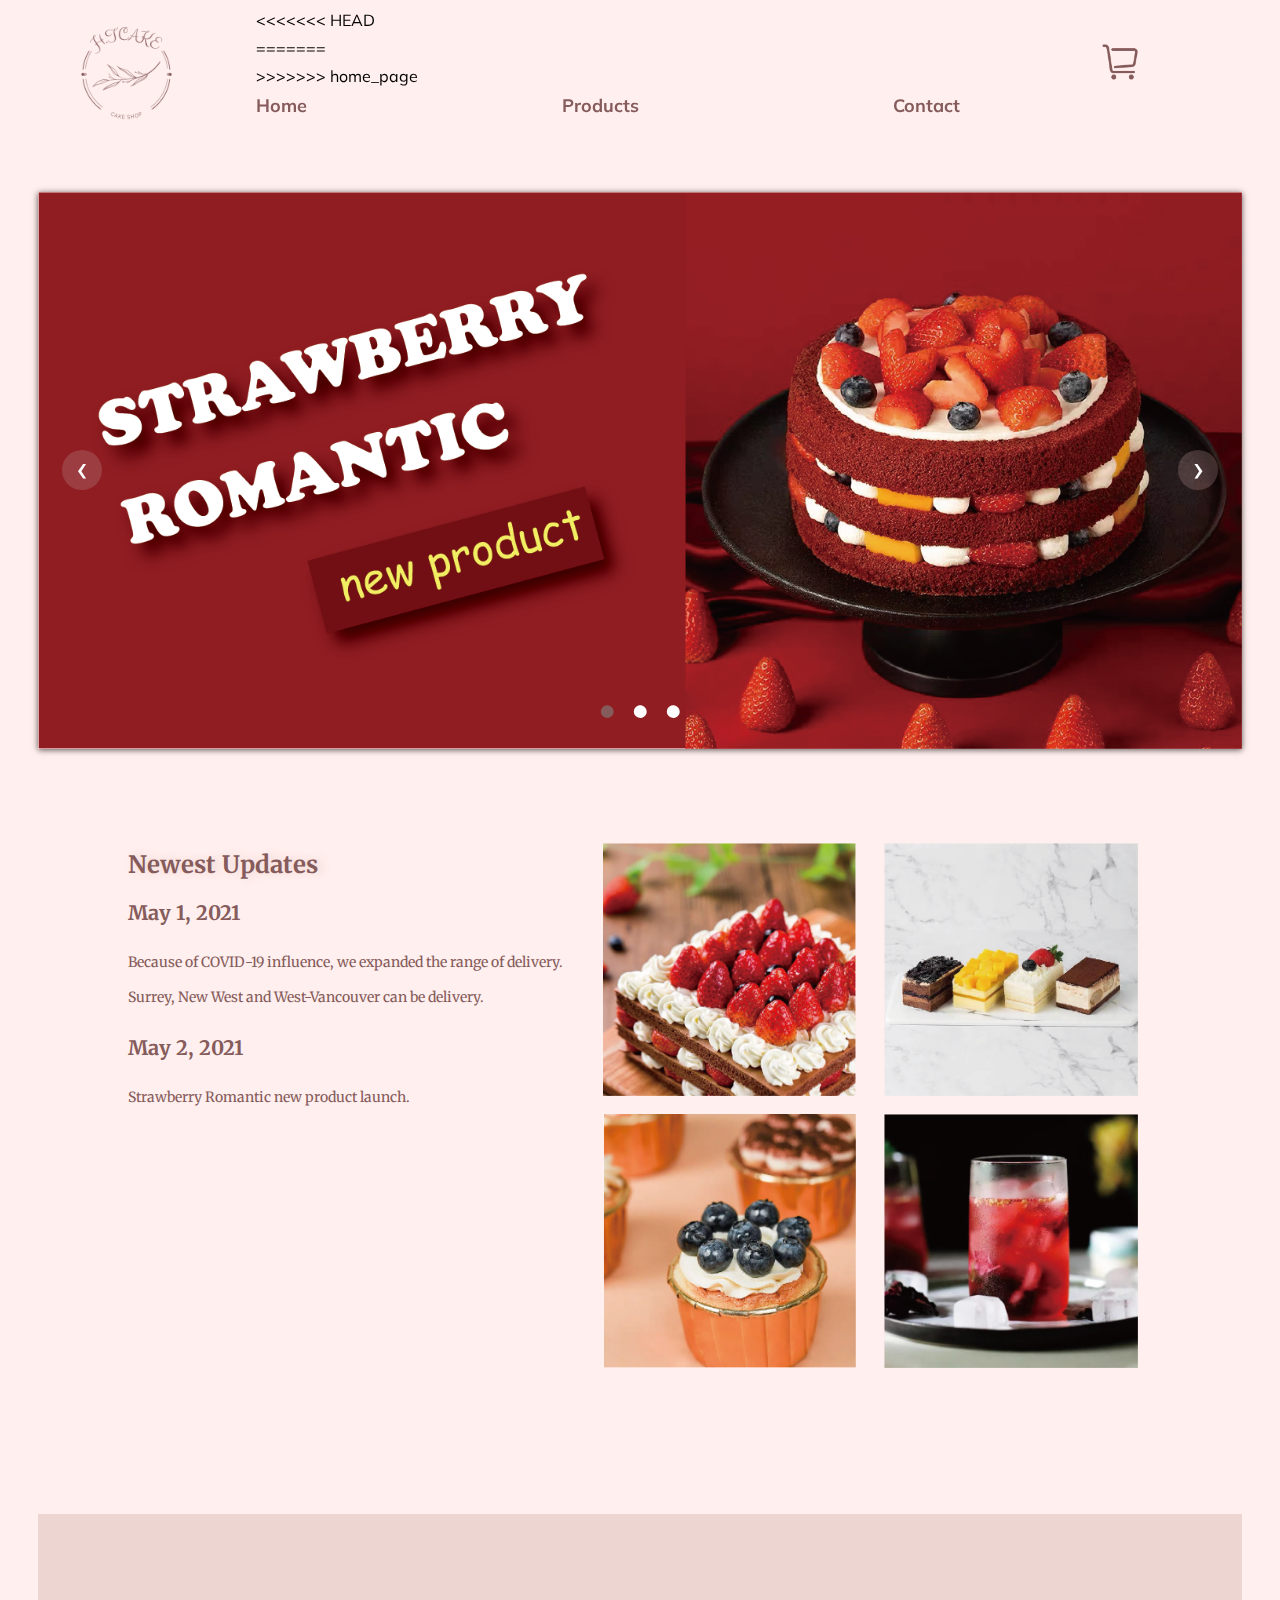
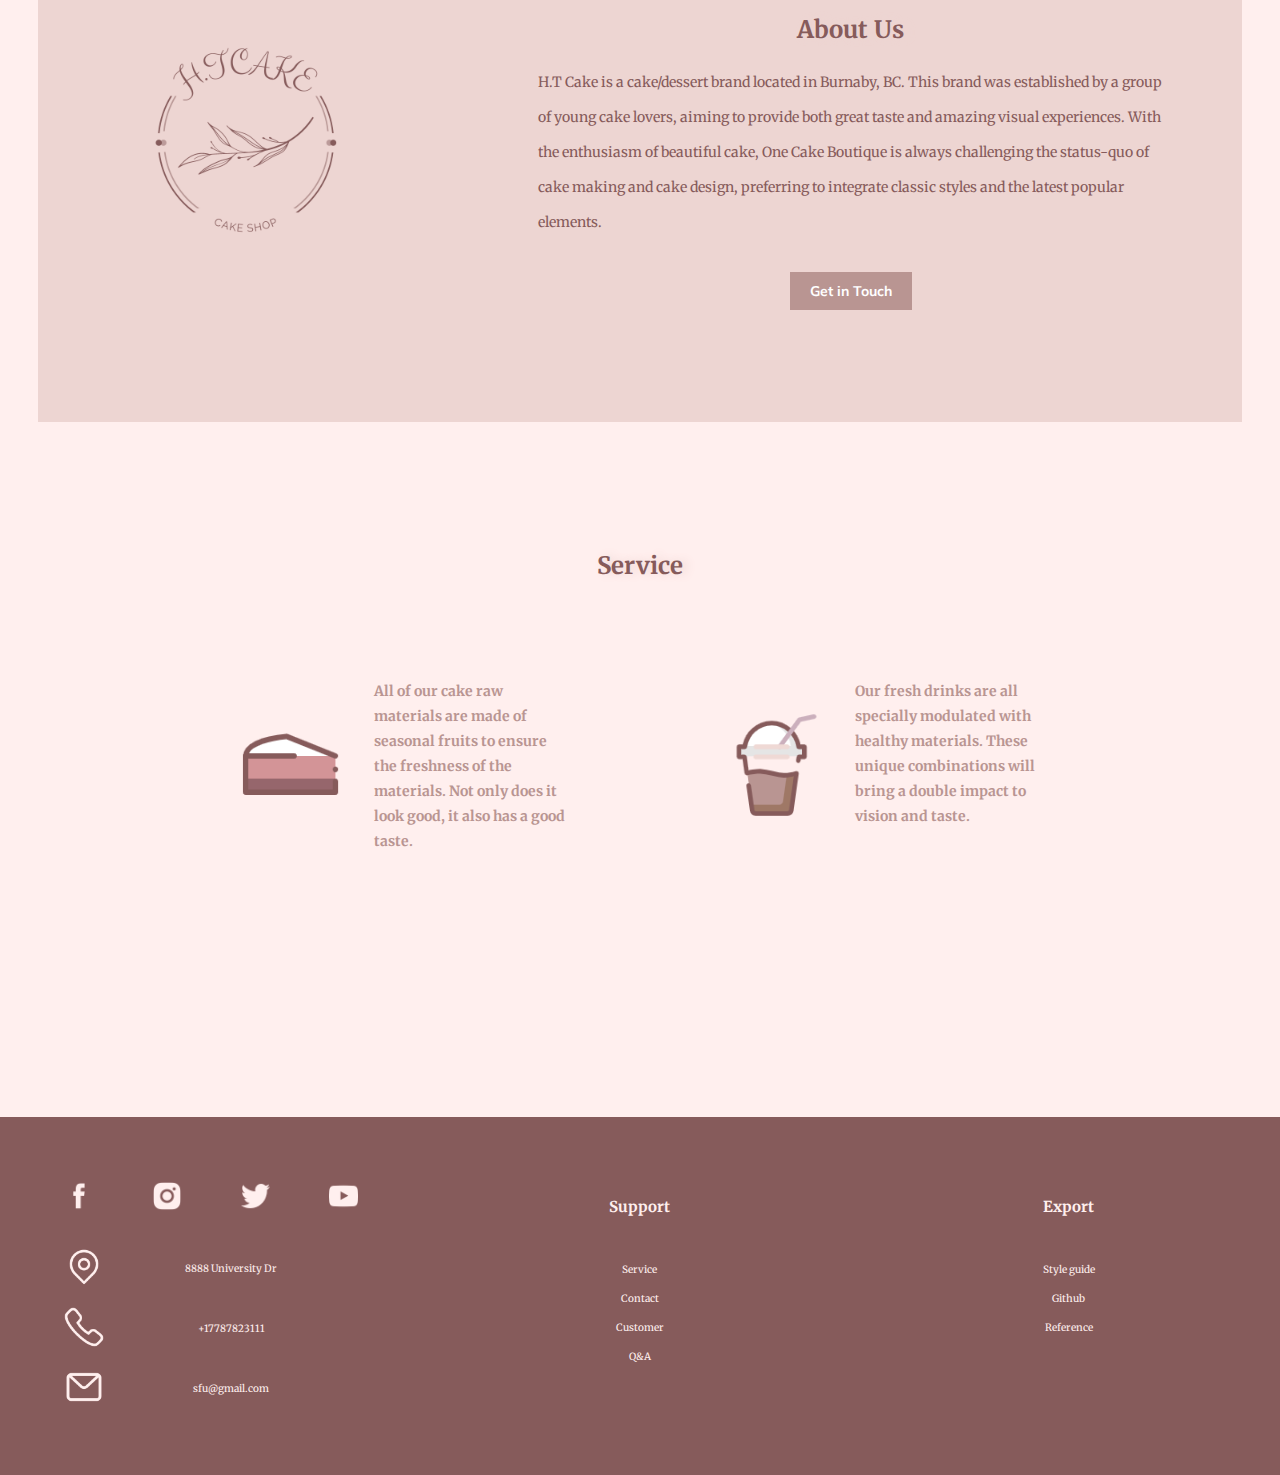
==== index.html @ 13e8672b "Merge branch 'home_page' into main" ====
<!DOCTYPE html>
<html>

  <head>

    <meta charset="utf-8">
    <meta name="viewport" content="width=device-width, initial-scale=1, maximum-scale=1">

    <title>H.T CAKE</title>

    <link href="css/main.css" rel="stylesheet">
    <link href="css/index.css" rel="stylesheet">
    <!-- <link href="css/normalize.css" rel="stylesheet"> -->
    <link rel="preconnect" href="https://fonts.gstatic.com">
    <link href="https://fonts.googleapis.com/css2?family=Roboto+Slab:wght@300&display=swap" rel="stylesheet">
    <link href="https://fonts.googleapis.com/css2?family=Balsamiq+Sans&family=Sriracha&display=swap" rel="stylesheet">
    <link rel="preconnect" href="https://fonts.gstatic.com">
    <link href="https://fonts.googleapis.com/css2?family=Mulish:wght@300&display=swap" rel="stylesheet">
    <link rel="preconnect" href="https://fonts.gstatic.com">
    <link rel="preconnect" href="https://fonts.gstatic.com">
    <link href="https://fonts.googleapis.com/css2?family=Comfortaa:wght@500&family=Merriweather&display=swap" rel="stylesheet">

  </head>

  <body>
    <header>
      <div class="header">
        <div class="header-logo">
          <img src = "img/logo.png" alt = "logo"/>
        </div>

        <div class="navigation">
          <nav>
            <div class="icon-display">
<<<<<<< HEAD
              <div class="phone-menu-icon"><label for="menu"><img src = "img/meun.png" alt = "shopping cart"/></i></label></div>
              <div class="nav-logo">
                <img src = "img/logo.png" alt = "logo"/>
              </div>
=======
              <div class="phone-menu-icon"><label for="menu"><img src = "img/meun.png" alt = "shopping cart"/></label></div>
>>>>>>> home_page
              <div class="phone-menu-icon"><label for="menu"><a href="checkout_cart.html"><img src = "img/cart.png" alt = "shopping cart"/></a></label></div>
            </div>
            <input type="checkbox" id="menu">
            <ul>
              <li><a href="index.html">Home</a></li>
              <li><a href="product_list.html">Products</a></li>
              <li><a href="contact.html">Contact</a></li>
              <!-- <li><div class="cart">
                <img src = "img/cart.png" alt = "shopping cart"/>
              </div></li> -->
            </ul>
          </nav>

        </div>

        <div class="cart">
          <a href="checkout_cart.html"><img src = "img/cart.png" alt = "shopping cart"/></a>
        </div>
      </div>
    </header>


      <section class="carousel">
        <div class="carousel-inner">
            <input class="carousel-open" type="radio" id="carousel-1" name="carousel" aria-hidden="true" hidden="" checked="checked">
            <div class="carousel-item">
                <img src="img/title1.png " alt = "title1 pic"/>
            </div>
            <input class="carousel-open" type="radio" id="carousel-2" name="carousel" aria-hidden="true" hidden="">
            <div class="carousel-item">
                <img src="img/title2.png" alt = "title2 pic"/>
            </div>
            <input class="carousel-open" type="radio" id="carousel-3" name="carousel" aria-hidden="true" hidden="">
            <div class="carousel-item">
                <img src="img/title3.png" alt = "title3 pic"/>
            </div>
            <label for="carousel-3" class="carousel-control prev control-1">‹</label>
            <label for="carousel-2" class="carousel-control next control-1">›</label>
            <label for="carousel-1" class="carousel-control prev control-2">‹</label>
            <label for="carousel-3" class="carousel-control next control-2">›</label>
            <label for="carousel-2" class="carousel-control prev control-3">‹</label>
            <label for="carousel-1" class="carousel-control next control-3">›</label>
            <ol class="carousel-indicators">
                <li>
                    <label for="carousel-1" class="carousel-bullet">•</label>
                </li>
                <li>
                    <label for="carousel-2" class="carousel-bullet">•</label>
                </li>
                <li>
                    <label for="carousel-3" class="carousel-bullet">•</label>
                </li>
            </ol>
        </div>
    </section>


      <section class="news">

          <div class="news-all">

            <div class="company-news-events">
              <h2>Newest  Updates</h2>

                <h3>May 1, 2021</h3>
                <p>Because of COVID-19 influence, we expanded the range of delivery. Surrey, New West and West-Vancouver can be delivery.</p>
                <h3>May 2, 2021</h3>
                <p>Strawberry Romantic new product launch.</p>
            </div>

            <div class="company-news-pic">
              <div class="company-pic-1">
                <div class="company-pic-1-news">
                  <img src = "img/news1.png" alt = "cake pic"/>
                </div>
                <div class="company-pic-1-news">
                  <img src = "img/news2.png" alt = "cake pic"/>
                </div>
              </div>
              <div class="company-pic-2">
                <div class="company-pic-2-news">
                  <img src = "img/news3.png" alt = "cake pic"/>
                </div>
                <div class="company-pic-2-news">
                  <img src = "img/rose.png" alt = "cake pic"/>
                </div>
              </div>
            </div>
          </div>

    </section>

      <section class="about-us">

        <div class="about-info">
          <div class="about-info-logo">
            <img src = "img/logo2.png" alt = "logo"/>
          </div>

          <div class="about-info-text">
              <h2>About Us</h2>
            <p>H.T Cake is a cake/dessert brand located in Burnaby, BC.
                  This brand was established by a group of young cake lovers, aiming to
                  provide both great taste and amazing visual experiences. With the
                  enthusiasm of beautiful cake, One Cake Boutique is always challenging
                  the status-quo of cake making and cake design, preferring to integrate
                  classic styles and the latest popular elements.</p>
            <div class="add-btn">
              <a class="button-nav" href="contact.html">Get in Touch</a>
            </div>
          </div>
        </div>
      </section>

      <section class="service">
          <h2>Service</h2>
          <div class="service-all">
            <div class="service-cake">
                <div class="service-icon">
                    <img src = "img/cake-icon.png" alt = "cake icon"/>
                  </div>
                  <div class="service-text">
                      <p>All of our cake raw materials are made of seasonal fruits
                        to ensure the freshness of the materials. Not only does it look good,
                        it also has a good taste.</p>
                  </div>
              </div>

              <div class="service-drink">
                  <div class="service-icon">
                      <img src = "img/drink-icon.png" alt = "cake icon"/>
                    </div>
                    <div class="service-text">
                        <p>Our fresh drinks are all specially modulated with healthy materials.
                          These unique combinations will bring a double impact to vision and taste.</p>
                    </div>
                </div>
              </div>
      </section>

      <div class="footer">

          <div class="footer-left">
            <div class="footer-left-top">
              <div class="footer-left-top-icon">
                <img src = "img/facebook.png" alt = "facebook icon"/>
              </div>

              <div class="footer-left-top-icon">
                <img src = "img/ins.png" alt = "ins icon"/>
              </div>

              <div class="footer-left-top-icon">
                <img src = "img/twitter.png" alt = "twitter icon"/>
              </div>

              <div class="footer-left-top-icon">
                <img src = "img/youtube.png" alt = "youtube icon"/>
              </div>
            </div>
            <div class="footer-left-bottom">
              <div class="footer-left-bottom-content">
                <div class="footer-left-bottom-icon">
                  <img src = "img/address2.png" alt = "address icon"/>
                </div>
                <div class="footer-left-bottom-text">
                  <p>8888 University Dr</p>
                </div>
              </div>

              <div class="footer-left-bottom-content">
                <div class="footer-left-bottom-icon">
                  <img src = "img/phone2.png" alt = "phone icon"/>
                </div>
                <div class="footer-left-bottom-text">
                  <p>+17787823111</p>
                </div>
              </div>

              <div class="footer-left-bottom-content">
                <div class="footer-left-bottom-icon">
                  <img src = "img/mail2.png" alt = "mail icon"/>
                </div>
                <div class="footer-left-bottom-text">
                  <p>sfu@gmail.com</p>
                </div>
              </div>
            </div>
          </div>

          <div class="footer-center">
              <p>Support</p>
              <div class="support-content">
                <p>Service</p>
                <p>Contact<p>
                <p>Customer</p>
                <p>Q&A</p>
              </div>
          </div>

          <div class="footer-right">
              <p>Export</p>
              <div class="export-content">
                <a href="style_guide.html"><p>Style guide</p></a>
                <a href="https://github.com/StramonyH/IAT339_P02_Website"><p>Github</p></a>
                <a href="style_guide.html#citations"><p>Reference</p></a>
              </div>
          </div>

      </div>
    </body>
  </html>
---- css/main.css ----
* {
  box-sizing: border-box;
  /* border: 1px solid pink; */
}

body {
  /*Change the default font*/
  background-color: #FFEFEE;
  font-family: 'Mulish', sans-serif;
  margin: 0;
  /* padding: 2rem; */
}

/*Add space between section elements*/
section{
  margin-bottom: 5rem;
  margin-left: 3%;
  margin-right: 3%;
}

.element {
  padding-bottom: 2rem;
  border-top-width: 1px;
  border-top-style: solid;
  border-top-color: black;
}

h1{
  text-align: center;
  color: #B99592;
}

h2 {
  color: #865B5B;
  /* font-family: 'Balsamiq Sans', cursive;
  font-family: 'Sriracha', cursive; */
  text-shadow: #EDD5D2 5px 0 10px;
  font-family: 'Comfortaa', cursive;
  font-family: 'Merriweather', serif;
}

h3 {
  color: #865B5B;
  font-family: 'Comfortaa', cursive;
  font-family: 'Merriweather', serif;
  font-style: normal;
}

h4 {
  color: #B99592;
  margin-bottom: 1rem;
  margin-top: 2.5rem;
}

p {
  margin-top: 1rem;
  font-size: 14px;
  color: #865B5B;
  font-family: 'Comfortaa', cursive;
  font-family: 'Merriweather', serif;
}

nav a:hover, nav a:focus {
  text-decoration: none;
}

span {
  color: #B99592;
}

/*navigation*/

.header{
  display: flex;
  /* border: 1px solid pink; */
  align-items: center;
}

.header-logo{
  width:20%;
  text-align: center;
}

.header-logo img{
  width:100px;
  margin-top: 1.5rem;
}

.cart{
  width:25%;
  text-align: center;
  /* margin-top: 3rem; */
  /* border: 1px solid pink; */
}

.nav-logo{
  display: none;
}

.nav-logo img{
  width:70px;
  margin-top:-1rem;
}

.cart img{
  width:40px;
}

.navigation{
  /* border: 1px solid pink; */
  width:55%;
	margin:0.5rem 0;
	position:sticky;
	top:1rem;
}

.phone-menu-icon img{
  /* font-size: 30px; */
  width:40px;
  display: none;
}


.navigation ul{
  margin: 0;
  padding: 0;
  /* border: 1px solid pink; */
  display:flex;
	justify-content: space-between;
	list-style-type:none;
}

.navigation li{
  /* border: 1px solid green; */
  /* align-content: center; */
}

.navigation ul a{
  /* border: 1px solid blue; */
  /* float: left; */
  display: block;
  color: #865B5B;
  text-align: center;
  /* padding: 0.8rem; */
  text-decoration: none;
  font-size: 18px;
  border-bottom: 3px solid transparent;
}

.navigation ul a:hover{
  color: #B99592;
  border-bottom: #EDD5D2 solid 3px;
  transition: .5s ease;
}

.navigation #menu{
	display:none;

}

@media only screen and (max-width:700px){
  .header{
    display: block;
  }

  .navigation{
    margin: auto;
    margin-top: 2rem;
    width: 85%;
  }

	.navigation ul{
		flex-direction: column;
	}

	.navigation ul li{
		padding:1rem;
      vertical-align: middle;
	}

	.navigation ul li:hover{
		background-color:#FFFFFF;
	}

	.navigation ul a:hover{
		border-bottom:0px solid white;
	}

	.cart img{
		display:none;
	}

  .header-logo{
    display: none;
  }

  .nav-logo{
    display: block;
  }

	.navigation nav ul{
		display:none;
	}

  .phone-menu-icon{
    margin: 0;

  }

  .phone-menu-icon img{
		display:block;

	}

	.navigation #menu:checked + ul{
		display:block;
	}

  .header-logo img{
    width:80px;
  }

  .icon-display{
    display: flex;
    justify-content: space-between;
  }
}

@media only screen and (max-width:500px){
	.navigation{
		flex-direction: column;
	}

  .header-logo{
    display: none;
  }

  .nav-logo{
    display: block;
  }
}

/*
  INTERACTIVE ELEMENTS -------------------
*/

/*In-text section elements*/
a{
  color: #865B5B;
  text-decoration: none;
  font-size: 14px;
  font-weight: bolder;
}

a.intext:hover{
  color: #B99592;
  text-shadow: #F0D5D2 1px 0 10px;
  transition: .5s ease;
  font-weight:bolder;
}

a.intext:focus{
  color: #2D3E4E;
}

.text a{
  font-family: 'Mulish', sans-serif;
  color: #A0A0A0;
  font-size: 25px;
  text-align: center;
}

.text a:hover{
  color: #EDD5D2;
  font-weight:bolder;
}

.text a:focus{
  color: #B99592;
  font-weight:bolder;
}


/* Styling for the navigation button */
.button-nav {
  display: inline-block;
  padding: 0.5rem;
  color: white;
  background-color: rgb(50,50,50);
  text-decoration: none;
  transition-property: background-color;
  transition-duration: 0.5s;
}

.button-nav:hover, .button-nav:focus {
  background-color: rgb(200,200,200);
}

/*
  TEXT ELEMENTS -------------------
*/

/* Paragraphs */
.paragraphs p{
  margin-left: 2rem;
  margin-right: 2rem;
  line-height: 1.5rem;
}

ol li{
  margin-top: 2rem;
}


.add-btn{
  text-align:  center;
}

.add-btn a{
  background-color: #B99592;
  color: white;
  border: none;
  padding: 10px 20px;
  text-align: center;
  text-decoration: none;
  display: inline-block;
  font-size: 14px;
  margin: 2rem;
  cursor: pointer;
  -webkit-transition-duration: 0.4s; /* Safari */
  transition-duration: 0.4s;
}

.add-btn a:hover{
  background-color: #EDD5D2;
}

.add-btn a:focus{
  background-color: #B99592;
}


input[type=text] {
  width: 100%;
  margin-bottom: 1rem;
  padding: 0.8rem;
  border: 1px solid lightgrey;
  border-radius: 3px;
}

label {
  margin-bottom: 0.5rem;
  display: block;
  color: #865B5B;
}

/* footer */
.footer{
  background-color: #865B5B;
  display: flex;
  flex-wrap: wrap;
  justify-content: space-between;
  margin-top: 15rem;
}


.footer-left{
  width:33%;
  padding: 5%;
}

.footer-left-top{
  display: flex;
  flex-wrap: wrap;
  justify-content: space-between;
}

.footer-left-top-icon{
  width:10%;
  justify-content: center;
  align-items: center;
}

.footer-left-top-icon img{
  width: 100%;
}

.footer-left-bottom{
  margin-top: 2rem;
}

.footer-left-bottom-content{
  display: flex;
  flex-wrap: wrap;
  margin-top: 1rem;
  justify-content: center;
  align-items: center;
}

.footer-left-bottom-icon{
  width:40px;
  justify-content: center;
  align-items: center;
}

.footer-left-bottom-icon img{
  width:100%;
}

.footer-left-bottom-text{
  width:70%;
  text-align: center;
  margin: auto;
}

.footer-left-bottom-text p{
  color:#FFEFEE;
  font-size: 10px;
  margin: auto;
}

.footer-center{
  text-align: center;
  width:33%;
  padding: 5%;
}

.footer-center p{
  color:#FFEFEE;
  font-size: 15px;
  font-weight: bolder;
}

.support-content{
  text-align: center;
  padding-top: 1rem;
}

.support-content p{
    color:#FFEFEE;
    font-size: 10px;
    font-weight: normal;
}

.footer-right{
  text-align: center;
  width:33%;
  padding: 5%;
}

.footer-right p{
  color:#FFEFEE;
  font-size: 15px;
  font-weight: bolder;
}

.export-content{
  text-align: center;
  padding-top: 1rem;
}

.export-content p{
    color:#FFEFEE;
    font-size: 10px;
    font-weight: normal;
}

@media only screen and (max-width:628px){
  .footer-left-top-icon{
    width:15%;
  }

  .footer-left-bottom-text{
    margin-top: 1rem;
  }
}
  @media only screen and (max-width:560px){
    .footer-left{
      width: 100%;
    }
    .footer-left-top-icon{
      width:10%;
    }

    .footer-left-bottom{
      margin-top: 4rem;
    }

    .footer-left-bottom-text{
      margin-top: 1rem;
      margin: auto;
    }

    .footer-left-bottom-content{
      width:  80%;
      margin: auto;
      margin-top: 2rem;
    }

    .footer-left-bottom-icon{
      margin: auto;
    }

    .footer-center{
      width: 100%;
    }

    .footer-right{
      width: 100%;
    }
}
---- css/index.css ----
/* * {
  box-sizing: border-box;
  border: 1px solid pink;
} */

/* body{
  background-color: #EDD5D2;
} */

/* home website */
html, body {
margin: 0px;
padding: 0px;
}

.carousel {
position: relative;
box-shadow: 0px 1px 6px rgba(0, 0, 0, 0.64);
margin-top: 4rem;
}

.carousel-inner {
position: relative;
overflow: hidden;
width: 100%;
}

.carousel-open:checked + .carousel-item {
position: static;
opacity: 100;
}

.carousel-item {
position: absolute;
opacity: 0;
-webkit-transition: opacity 0.6s ease-out;
transition: opacity 0.6s ease-out;
}

.carousel-item img {
display: block;
height: auto;
max-width: 100%;
}

.carousel-control {
  background: rgba(185, 149, 146, 0.28);
  border-radius: 50%;

  color: #fff;
  cursor: pointer;
  display: none;
  font-size: 40px;
  height: 40px;
  line-height: 35px;
  position: absolute;
  top: 50%;
  -webkit-transform: translate(0, -50%);
  cursor: pointer;
  -ms-transform: translate(0, -50%);
  transform: translate(0, -50%);
  text-align: center;
  width: 40px;
  z-index: 10;
}

.carousel-control.prev {
  left: 2%;
}

.carousel-control.next {
  right: 2%;
}

.carousel-control:hover {
  background: rgba(185, 149, 146, 0.8);
  color: #aaaaaa;
}

  #carousel-1:checked ~ .control-1,
  #carousel-2:checked ~ .control-2,
  #carousel-3:checked ~ .control-3 {
  display: block;
}

.carousel-indicators {
  list-style: none;
  margin: 0;
  padding: 0;
  position: absolute;
  bottom: 2%;
  left: 0;
  right: 0;
  text-align: center;
  z-index: 10;
}

.carousel-indicators li {
  display: inline-block;
  margin: 0 5px;
}

.carousel-bullet {
  color: #fff;
  cursor: pointer;
  display: block;
  font-size: 35px;
}

.carousel-bullet:hover {
  color: #B99592;
}

#carousel-1:checked ~ .control-1 ~ .carousel-indicators li:nth-child(1) .carousel-bullet,
#carousel-2:checked ~ .control-2 ~ .carousel-indicators li:nth-child(2) .carousel-bullet,
#carousel-3:checked ~ .control-3 ~ .carousel-indicators li:nth-child(3) .carousel-bullet {
color: #865B5B;
}

/* home mobile */
@media only screen and (max-width:400px){
  .carousel-control {
    font-size: 20px;
    border-radius: 50%;
    height: 20px;
    width: 20px;
    line-height: 15px;
  }

  .carousel-bullet {
    font-size: 20px;
  }
}

/* news website */
.news{
  /* background-color: #B99592; */
  /* display: flex;
  flex-wrap: wrap;
  flex-direction: column;
  justify-content: center;
  margin: 15% 20%; */
  margin-left: 10%;
  margin-right: 10%;

}

.news h2{
  font-family: 'Comfortaa', cursive;
  font-family: 'Merriweather', serif;
}

.news-all{
  display: flex;
  justify-content: space-evenly;
  flex-wrap: wrap;
  /* margin: 2% 5%; */
}

.company-news-events{
  width: 45%;
}

/* .company-news-events h2{
  text-decoration: underline;
} */

.company-news-events h3{
  font-size: 20px;
  font-style: normal;
  }

.company-news-events p{
  font-family: 'Comfortaa', cursive;
  font-family: 'Merriweather', serif;
  line-height: 35px;

  /* font-size: 18px; */
}

.company-news-pic{
  display: flex;
  width:55%;
 justify-content: space-between;
}

.company-pic-1,.company-pic-2{
  width: 50%;
}

.company-pic-1{
  /* margin-right: 5%; */
}
.company-pic-1-news,.company-pic-2-news{
  margin: 5%;
}

.company-pic-1-news img,.company-pic-2-news img{
  width:100%;
}

/* news updates mobile */
@media only screen and (max-width:900px){
  .company-news-events h2{
    font-size: 20px;
  }

  .company-news-events h3{
    font-size: 16px;
  }
}

@media only screen and (max-width:800px){
  .company-news-events h2{
    font-size: 19px;
  }

  .company-news-events h3{
    font-size: 15px;
  }

  .company-news-pic, .company-news-events{
    width: 100%;
  }

  .company-news-pic, .company-news-events img{
    width: 100%;
  }
}

@media only screen and (max-width:350px){
  .company-news-events h2{
    font-size: 16px;
  }

  .company-news-events h3{
    font-size: 12px;
  }

  .company-news-events p{
    font-size: 10px;
  }

  .company-news-pic{
    flex-direction: column;
  }

  .company-pic-1,.company-pic-2{
    width:100%;
  }

  .company-pic-1-news,.company-pic-2-news{
    justify-content: center;
    align-items: center;
  }

  .company-pic-1-news img,.company-pic-2-news img{
    width: 100%;
  }
}

/* about us website */
.about-us{
  /* background-color: #EDD5D2; */
  /* border-width: 3px;
  border-color: #865B5B; */
  background-color: #EDD5D2;
  /* border-style: solid; */
  margin-top: 8rem;
  padding-top: 5rem;
  padding-bottom: 5rem;
  /* margin-left: 11%;
  margin-right: 11%; */

}

.about-info{
  display: flex;
  flex-wrap: wrap;
}

.about-info-logo{
  padding: 3rem;
  width: 35%;
  text-align: center;
}

.about-info-logo img{
  width: 200px;
}

.about-info-text{
  width: 65%;
}

.about-info-text h2{
  text-align: center;
  font-family: 'Comfortaa', cursive;
  font-family: 'Merriweather', serif;
}

.about-info-text p{
  margin: auto;
  width: 80%;
  /* word-spacing: 2px; */
  line-height: 35px;
  /* text-align: center; */
  font-family: 'Comfortaa', cursive;
  font-family: 'Merriweather', serif;
}

@media only screen and (max-width:900px){
  .about-info{
    display: flex;
  }

  .about-info-logo{
    width:100%;
  }

  .about-info-text{
    width: 100%;
  }
}

@media only screen and (max-width:650px){
  .about-info{
    margin-top: -3rem;
  }
  .about-info-logo img{
    width: 150px;
  }

  .about-info-text h2{
    font-size: 20px;
  }
}

@media only screen and (max-width:400px){
  .about-info-logo img{
    width: 100px;
  }

  .about-info-text h2{
    font-size: 16px;
  }
}

.service{
  margin-top: 8rem;
}

.service h2{
  text-align: center;
  font-family: 'Comfortaa', cursive;
  font-family: 'Merriweather', serif;
}

.service-all{
  display: flex;
  justify-content: space-evenly;
  flex-wrap: wrap;
  margin: 6% 10%;
}

.service-cake,.service-drink{
    width: 40%;
    margin: 1% 5%;
}


.service-icon{
  display: flex;
  justify-content: center;
  align-items: center;
  width:30%;

}

.service-text{
  width: 50%;
  line-height: 25px;
}

.service-icon img{
  width: 100%;
  text-align: center;
}

.service-cake,.service-drink{
  display: flex;
  justify-content: space-evenly;
  flex-wrap: wrap;
  text-align: center;
}


.service-text h4{
  color: #B99592;
}

.service-text p{
  color: #B99592;
  font-weight: bolder;
  text-align: left;
}

@media only screen and (max-width:820px){
  .service-all{
    margin: 6% 0;
  }
}

@media only screen and (max-width:600px){
  .service-cake,.service-drink{
      width: 80%;
      margin: 5% 5%;
  }

  .service-drink{
    margin-top: 3rem;
  }
}

@media only screen and (max-width:380px){
  .service-cake,.service-drink{
    display: flex;
  }

  .service-drink>.service-text{
    margin-top: 1.5rem;
  }

  .service-icon{
    width:50%
  }

  .service-text{
    width: 80%;
  }
}

.footer-left-bottom-text p{
  font-family: 'Comfortaa', cursive;
  font-family: 'Merriweather', serif;
}

.footer-center p{
  font-family: 'Comfortaa', cursive;
  font-family: 'Merriweather', serif;
}

.footer-right p{
  font-family: 'Comfortaa', cursive;
  font-family: 'Merriweather', serif;
}
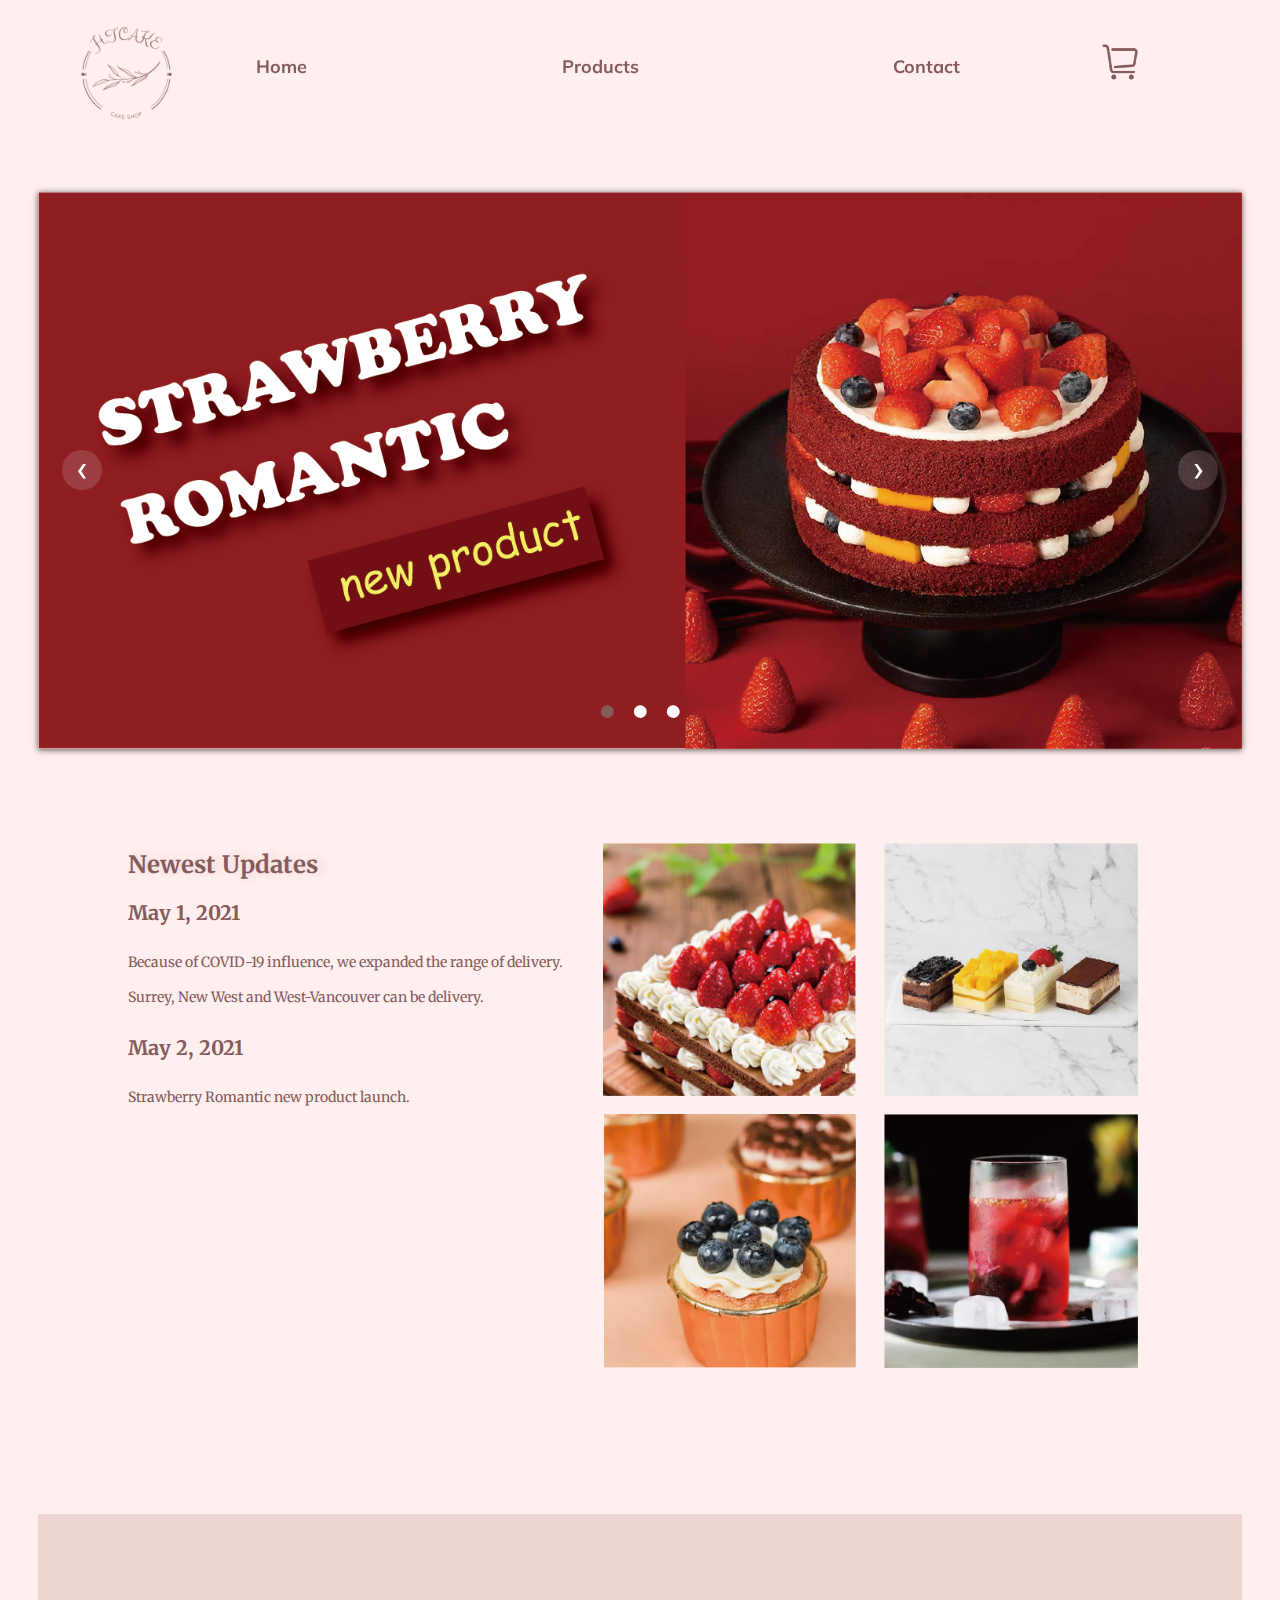
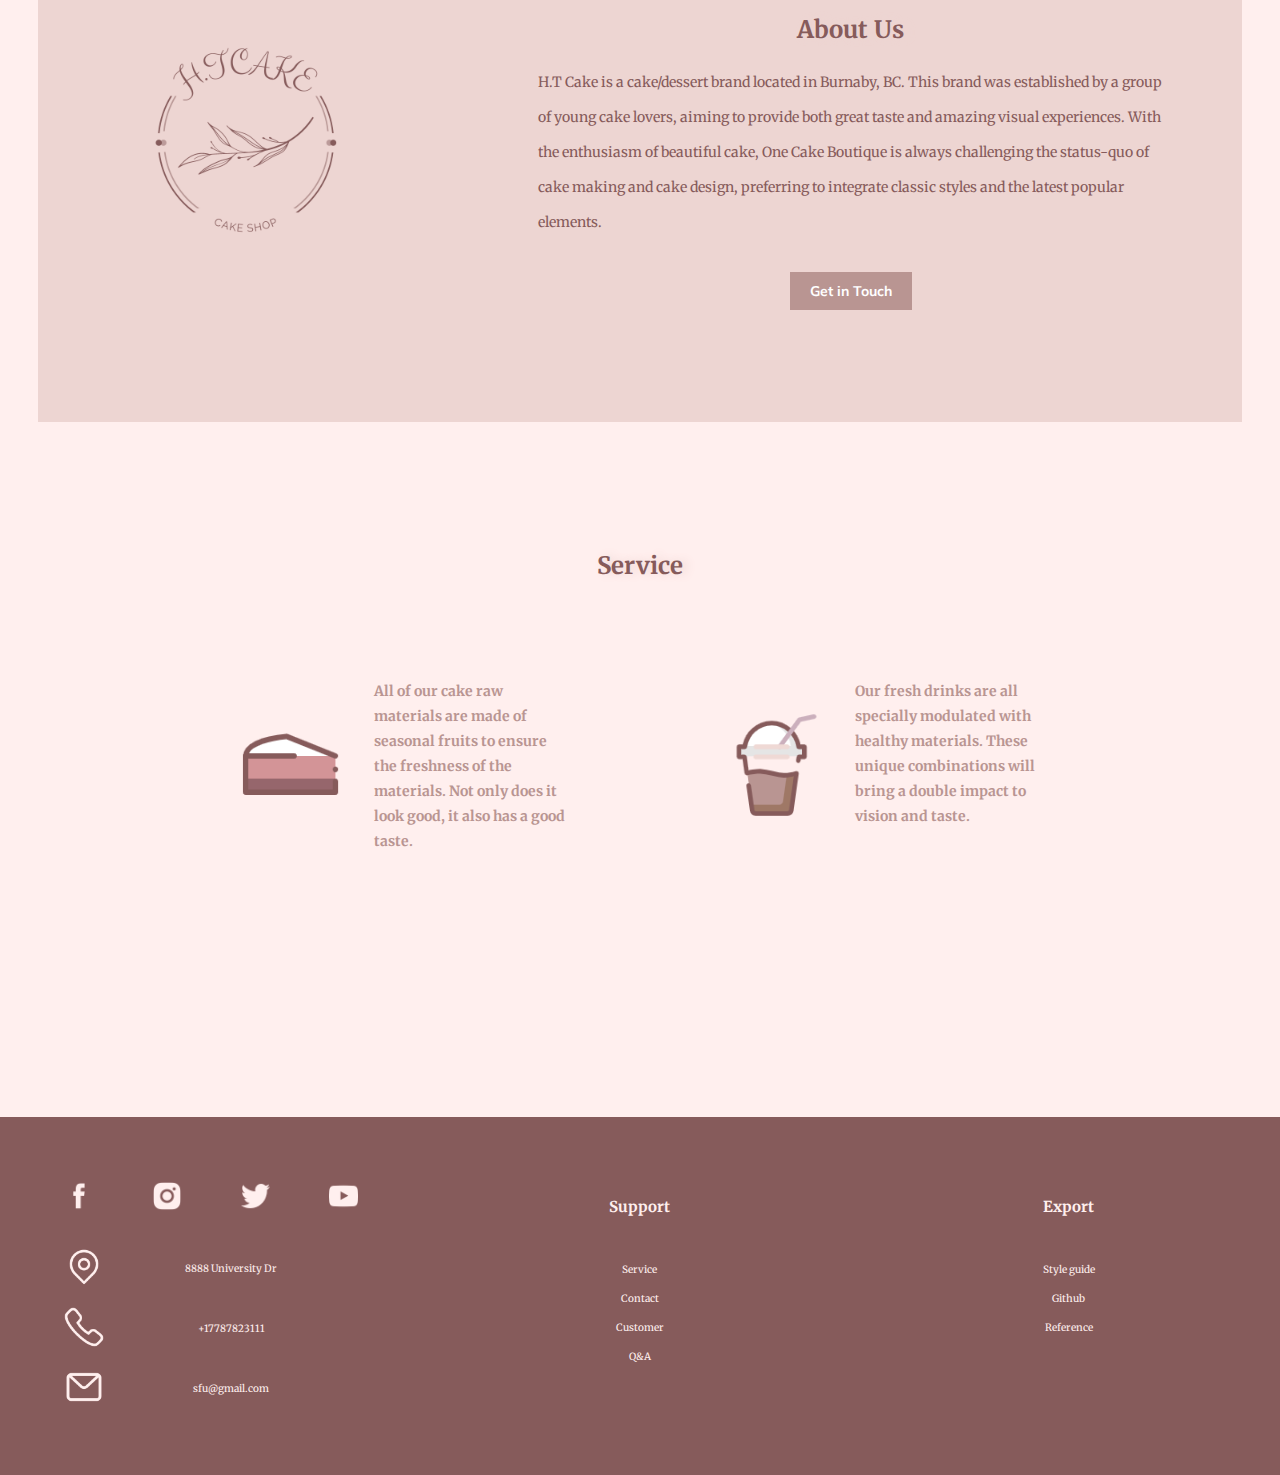
==== commit b2ad00f2: "Edit home page" ====
--- a/index.html
+++ b/index.html
@@ -32,14 +32,11 @@
         <div class="navigation">
           <nav>
             <div class="icon-display">
-<<<<<<< HEAD
               <div class="phone-menu-icon"><label for="menu"><img src = "img/meun.png" alt = "shopping cart"/></i></label></div>
               <div class="nav-logo">
                 <img src = "img/logo.png" alt = "logo"/>
               </div>
-=======
               <div class="phone-menu-icon"><label for="menu"><img src = "img/meun.png" alt = "shopping cart"/></label></div>
->>>>>>> home_page
               <div class="phone-menu-icon"><label for="menu"><a href="checkout_cart.html"><img src = "img/cart.png" alt = "shopping cart"/></a></label></div>
             </div>
             <input type="checkbox" id="menu">
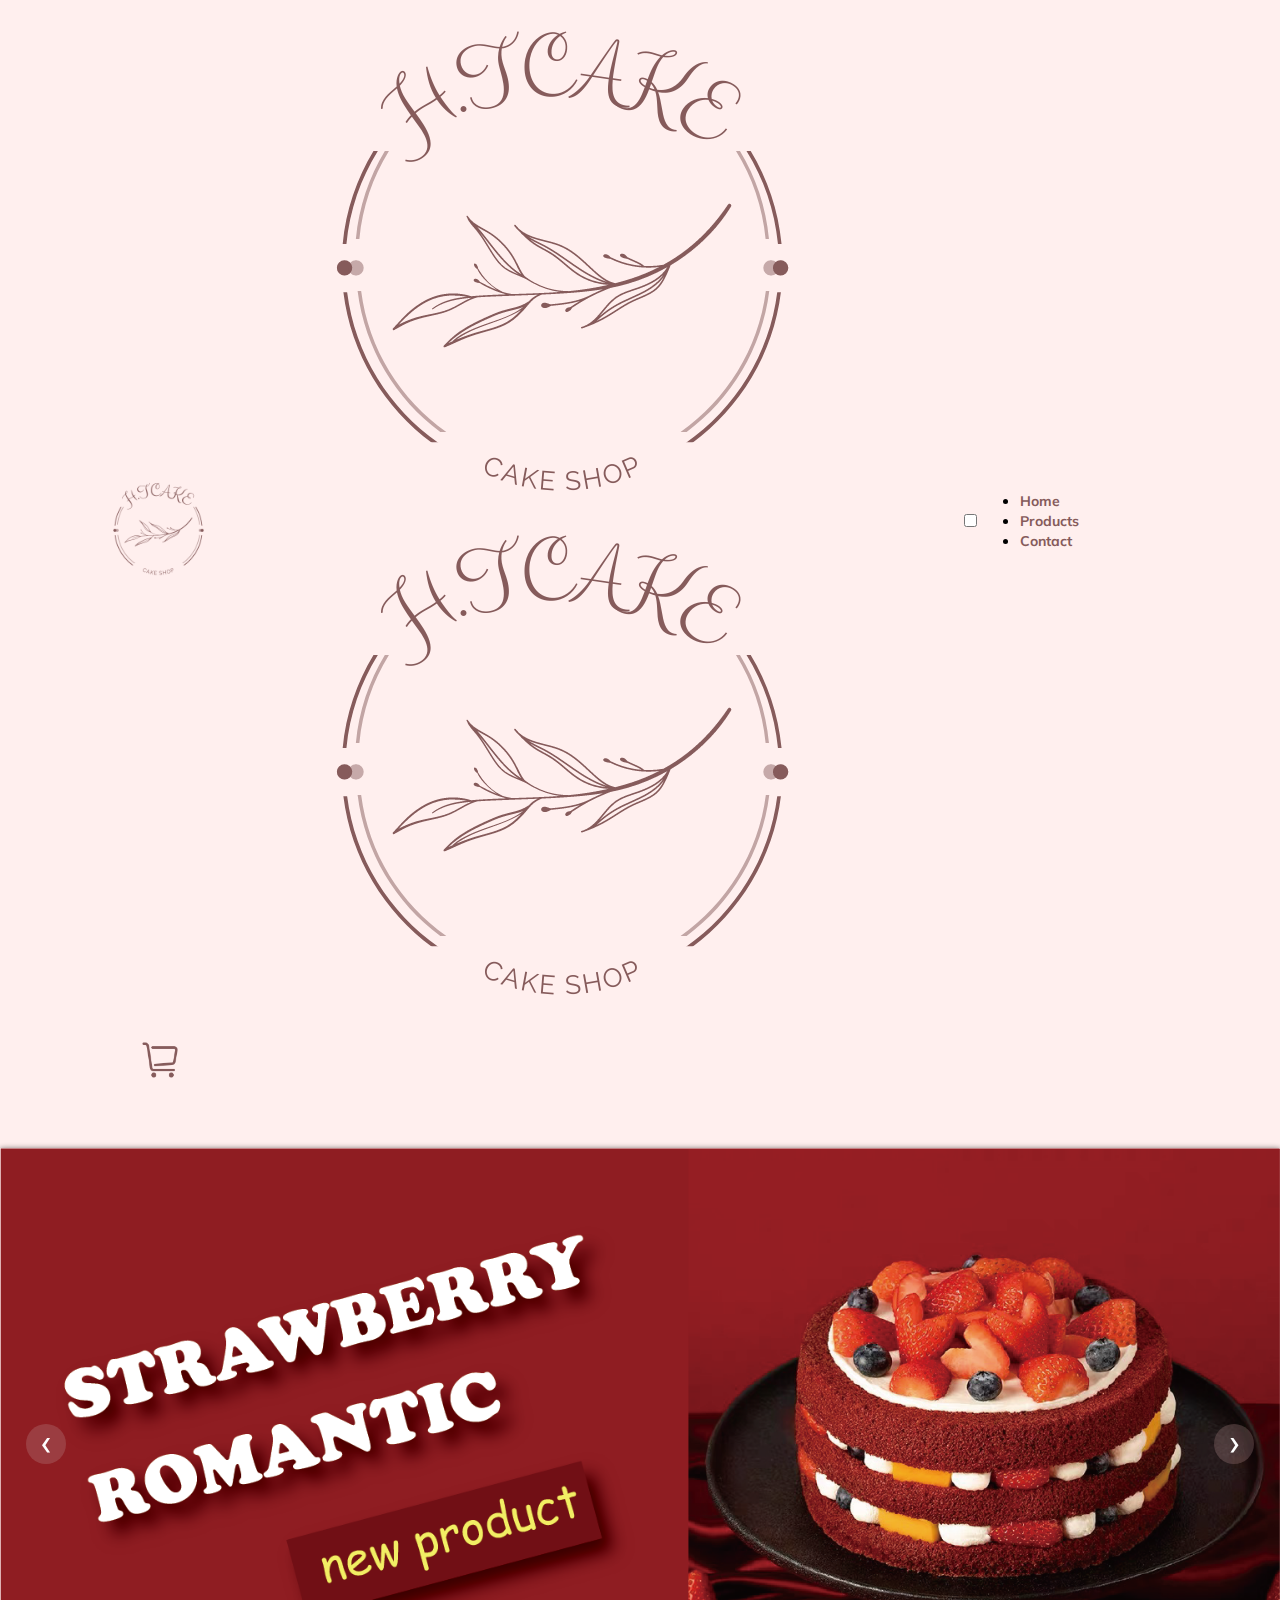
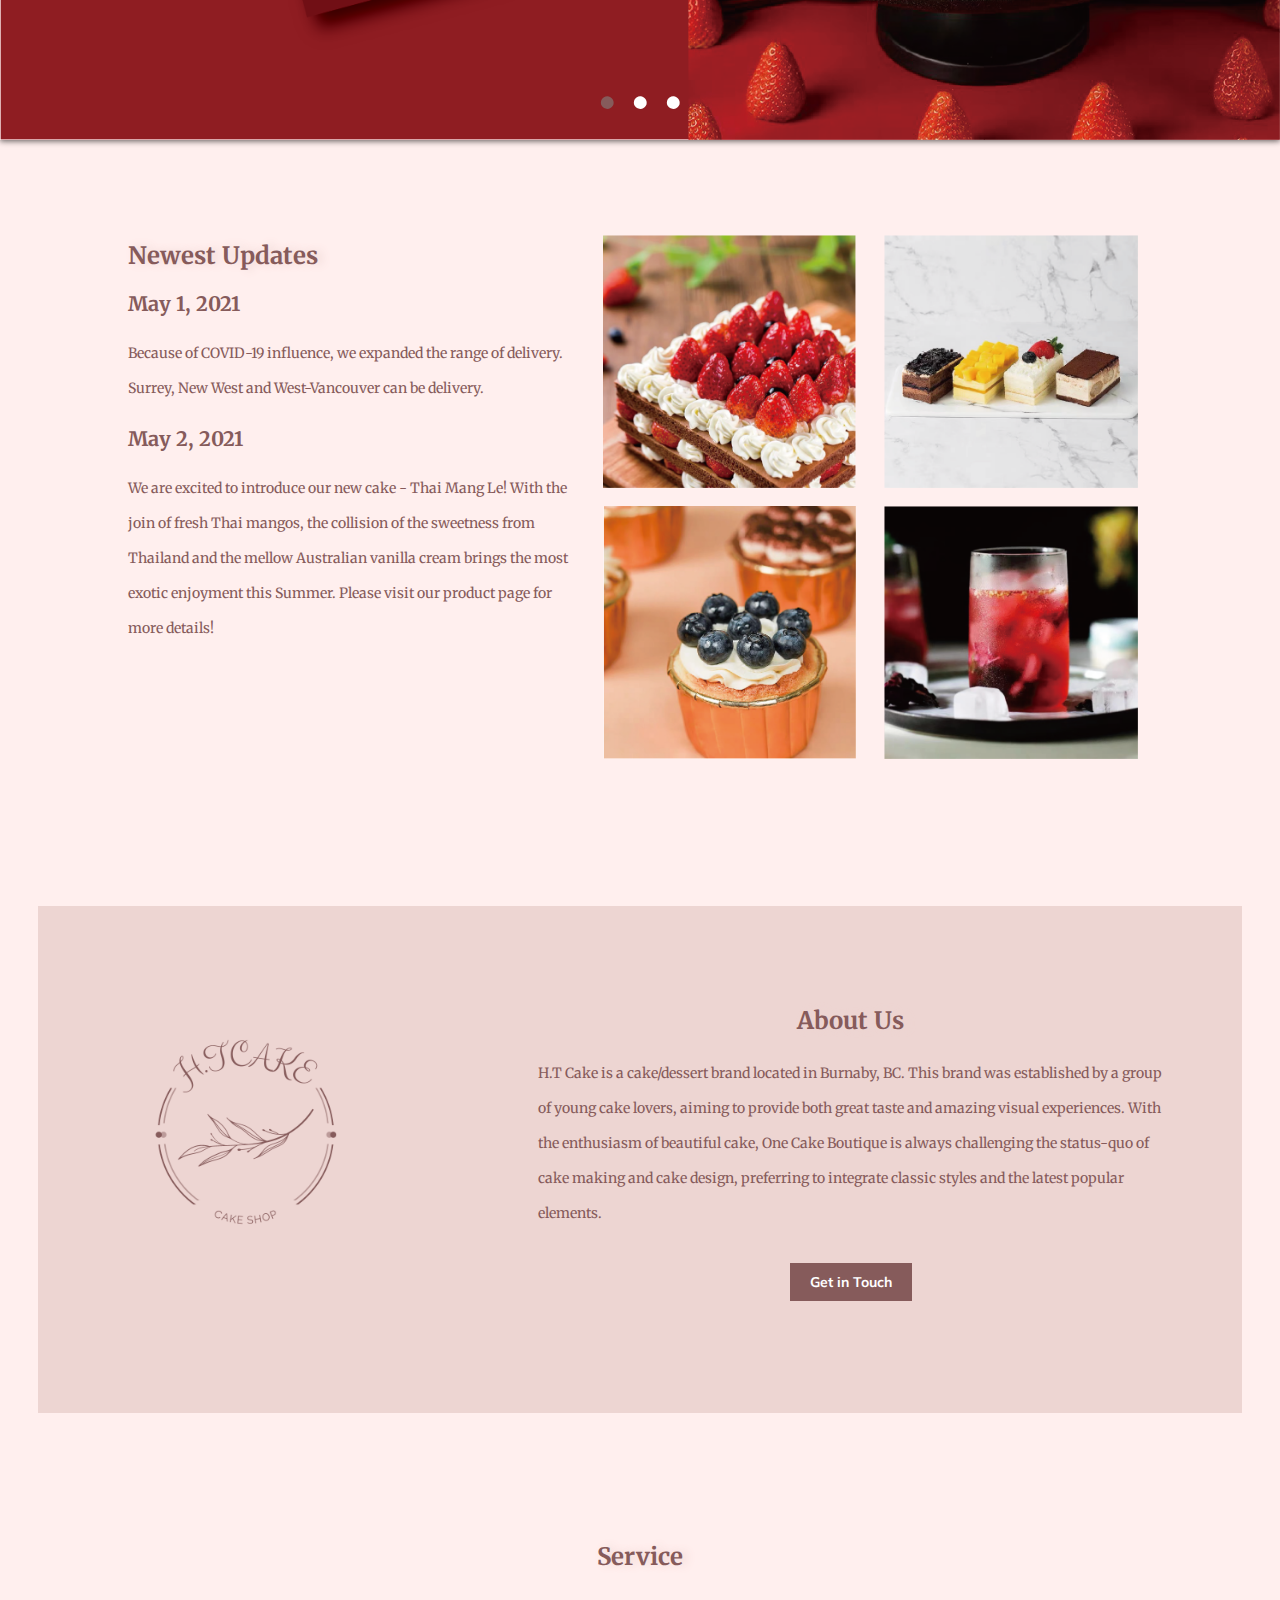
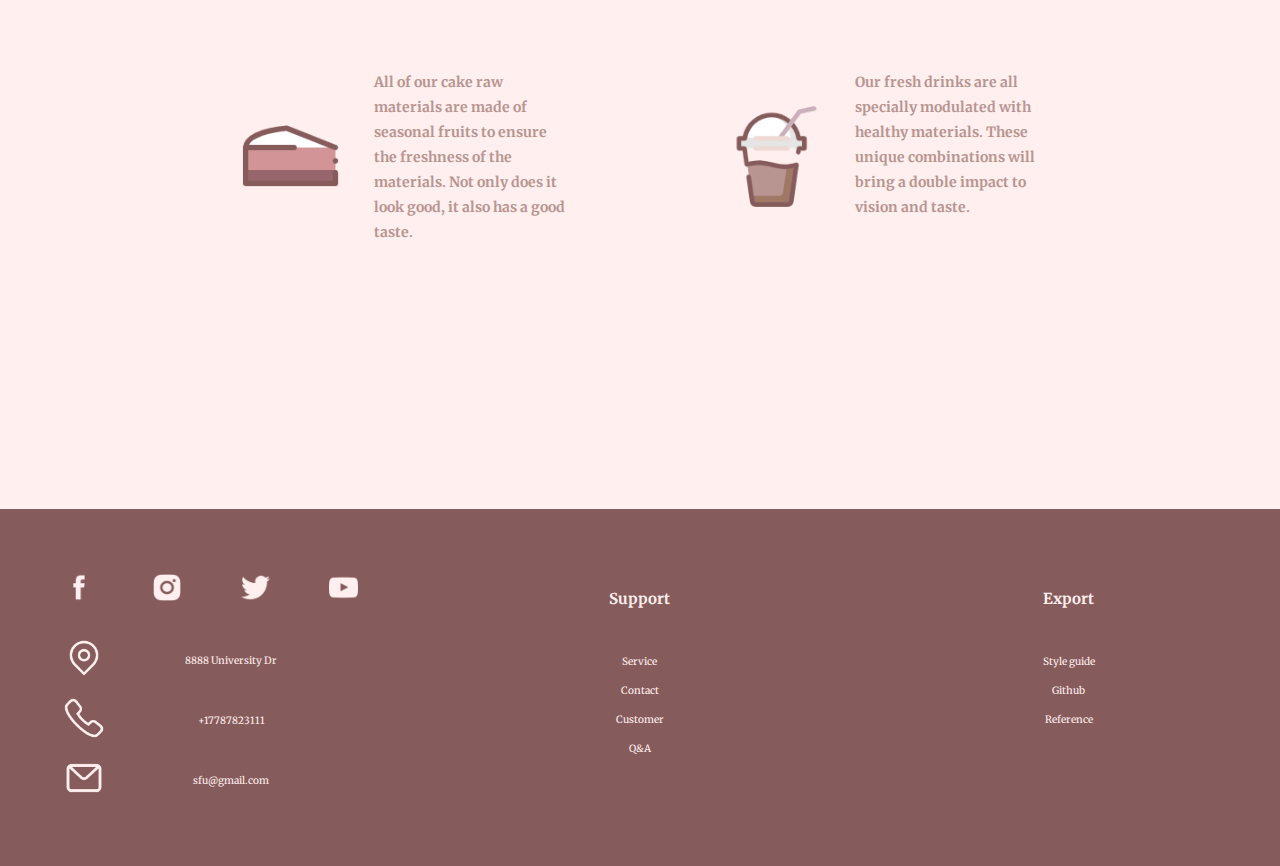
==== commit da897e13: "Edit css and html" ====
--- a/index.html
+++ b/index.html
@@ -1,5 +1,5 @@
 <!DOCTYPE html>
-<html>
+<html lang="en">
 
   <head>
 
@@ -23,40 +23,37 @@
   </head>
 
   <body>
-    <header>
-      <div class="header">
-        <div class="header-logo">
-          <img src = "img/logo.png" alt = "logo"/>
-        </div>
-
-        <div class="navigation">
-          <nav>
-            <div class="icon-display">
-              <div class="phone-menu-icon"><label for="menu"><img src = "img/meun.png" alt = "shopping cart"/></i></label></div>
-              <div class="nav-logo">
-                <img src = "img/logo.png" alt = "logo"/>
-              </div>
-              <div class="phone-menu-icon"><label for="menu"><img src = "img/meun.png" alt = "shopping cart"/></label></div>
-              <div class="phone-menu-icon"><label for="menu"><a href="checkout_cart.html"><img src = "img/cart.png" alt = "shopping cart"/></a></label></div>
-            </div>
-            <input type="checkbox" id="menu">
-            <ul>
-              <li><a href="index.html">Home</a></li>
-              <li><a href="product_list.html">Products</a></li>
-              <li><a href="contact.html">Contact</a></li>
-              <!-- <li><div class="cart">
-                <img src = "img/cart.png" alt = "shopping cart"/>
-              </div></li> -->
-            </ul>
-          </nav>
-
-        </div>
-
-        <div class="cart">
-          <a href="checkout_cart.html"><img src = "img/cart.png" alt = "shopping cart"/></a>
-        </div>
-      </div>
-    </header>
+
+      <header>
+            <div class="header">
+              <div class="header-logo">
+                <a href="index.html"><img src = "img/logo.png" alt = "logo"/></a>
+              </div>
+
+              <div class="navigation">
+                <nav>
+                  <div class="icon-display">
+                    <div class="phone-menu-icon"><label for="menu"><img src = "img/meun.png" alt = "shopping cart"/></label></div>
+                    <a href="index.html"><img src = "img/logo.png" alt = "logo"/></a>
+                      <img src = "img/logo.png" alt = "logo"/>
+                    </div>
+                    <div class="phone-menu-icon"><label for="menu"><a href="checkout_cart.html"><img src = "img/cart.png" alt = "shopping cart"/></a></label></div>
+                  </div>
+                  <input type="checkbox" id="menu">
+                  <ul>
+                    <li><a href="index.html">Home</a></li>
+                    <li><a href="product_list.html">Products</a></li>
+                    <li><a href="contact.html">Contact</a></li>
+                  </ul>
+                </nav>
+
+              </div>
+
+              <div class="cart">
+                <a href="checkout_cart.html"><img src = "img/cart.png" alt = "shopping cart"/></a>
+              </div>
+            </div>
+          </header>
 
 
       <section class="carousel">
@@ -104,7 +101,9 @@
                 <h3>May 1, 2021</h3>
                 <p>Because of COVID-19 influence, we expanded the range of delivery. Surrey, New West and West-Vancouver can be delivery.</p>
                 <h3>May 2, 2021</h3>
-                <p>Strawberry Romantic new product launch.</p>
+                <p>We are excited to introduce our new cake - Thai Mang Le! With the join of fresh Thai mangos, the collision of the sweetness
+                  from Thailand and the mellow Australian vanilla cream brings the most exotic enjoyment this Summer. Please visit our product
+                  page for more details!</p>
             </div>
 
             <div class="company-news-pic">
--- a/css/main.css
+++ b/css/main.css
@@ -8,7 +8,6 @@
   background-color: #FFEFEE;
   font-family: 'Mulish', sans-serif;
   margin: 0;
-  /* padding: 2rem; */
 }
 
 /*Add space between section elements*/
@@ -32,8 +31,6 @@
 
 h2 {
   color: #865B5B;
-  /* font-family: 'Balsamiq Sans', cursive;
-  font-family: 'Sriracha', cursive; */
   text-shadow: #EDD5D2 5px 0 10px;
   font-family: 'Comfortaa', cursive;
   font-family: 'Merriweather', serif;
@@ -72,12 +69,11 @@
 
 .header{
   display: flex;
-  /* border: 1px solid pink; */
   align-items: center;
 }
 
 .header-logo{
-  width:20%;
+  width:25%;
   text-align: center;
 }
 
@@ -89,8 +85,6 @@
 .cart{
   width:25%;
   text-align: center;
-  /* margin-top: 3rem; */
-  /* border: 1px solid pink; */
 }
 
 .nav-logo{
@@ -106,27 +100,41 @@
   width:40px;
 }
 
+.cart img:hover{
+  /* 修改 */
+  transform: scale(1.15);
+  transition: 0.3s;
+}
+
 .navigation{
   /* border: 1px solid pink; */
-  width:55%;
+  width:50%;
 	margin:0.5rem 0;
 	position:sticky;
 	top:1rem;
 }
 
-.phone-menu-icon img{
+.phone-menu-icon img, .phone-cart-icon img{
   /* font-size: 30px; */
   width:40px;
   display: none;
 }
 
+.phone-menu-icon img:hover{
+  cursor: pointer;
+}
+
+.phone-cart-icon img:hover{
+  transform: scale(1.15);
+  transition: 0.3s;
+}
 
 .navigation ul{
   margin: 0;
   padding: 0;
   /* border: 1px solid pink; */
   display:flex;
-	justify-content: space-between;
+	justify-content: space-evenly;
 	list-style-type:none;
 }
 
@@ -136,12 +144,9 @@
 }
 
 .navigation ul a{
-  /* border: 1px solid blue; */
-  /* float: left; */
   display: block;
   color: #865B5B;
   text-align: center;
-  /* padding: 0.8rem; */
   text-decoration: none;
   font-size: 18px;
   border-bottom: 3px solid transparent;
@@ -171,6 +176,8 @@
 
 	.navigation ul{
 		flex-direction: column;
+    background-color: #D6C2C0;
+    margin-top: 2rem;
 	}
 
 	.navigation ul li{
@@ -188,7 +195,8 @@
 
 	.cart img{
 		display:none;
-	}
+  }
+
 
   .header-logo{
     display: none;
@@ -202,12 +210,12 @@
 		display:none;
 	}
 
-  .phone-menu-icon{
+  .phone-menu-icon, .phone-cart-icon{
     margin: 0;
 
   }
 
-  .phone-menu-icon img{
+  .phone-menu-icon img,.phone-cart-icon img{
 		display:block;
 
 	}
@@ -317,7 +325,7 @@
 }
 
 .add-btn a{
-  background-color: #B99592;
+  background-color: #865B5B;
   color: white;
   border: none;
   padding: 10px 20px;
@@ -332,11 +340,11 @@
 }
 
 .add-btn a:hover{
-  background-color: #EDD5D2;
+  background-color: #B99592;
 }
 
 .add-btn a:focus{
-  background-color: #B99592;
+  background-color: #865B5B;
 }
 
 
@@ -475,6 +483,15 @@
   }
 }
   @media only screen and (max-width:560px){
+
+    .footer{
+      background-color: #865B5B;
+      display: flex;
+      flex-wrap: wrap;
+      justify-content: space-around;
+      margin-top: 15rem;
+    }
+
     .footer-left{
       width: 100%;
     }
@@ -502,10 +519,10 @@
     }
 
     .footer-center{
-      width: 100%;
+      width: 40%;
     }
 
     .footer-right{
-      width: 100%;
-    }
-}
+      width: 40%;
+    }
+}
--- a/css/index.css
+++ b/css/index.css
@@ -14,33 +14,37 @@
 }
 
 .carousel {
-position: relative;
-box-shadow: 0px 1px 6px rgba(0, 0, 0, 0.64);
-margin-top: 4rem;
+  position: relative;
+  box-shadow: 0px 1px 6px rgba(0, 0, 0, 0.64);
+  margin-top: 4rem;
+
+  /* 修改 */
+  margin-right:0!important;
+  margin-left:0!important;
 }
 
 .carousel-inner {
-position: relative;
-overflow: hidden;
-width: 100%;
+  position: relative;
+  overflow: hidden;
+  width: 100%;
 }
 
 .carousel-open:checked + .carousel-item {
-position: static;
-opacity: 100;
+  position: static;
+  opacity: 100;
 }
 
 .carousel-item {
-position: absolute;
-opacity: 0;
--webkit-transition: opacity 0.6s ease-out;
-transition: opacity 0.6s ease-out;
+  position: absolute;
+  opacity: 0;
+  -webkit-transition: opacity 0.6s ease-out;
+  transition: opacity 0.6s ease-out;
 }
 
 .carousel-item img {
-display: block;
-height: auto;
-max-width: 100%;
+  display: block;
+  height: auto;
+  max-width: 100%;
 }
 
 .carousel-control {
@@ -134,12 +138,6 @@
 
 /* news website */
 .news{
-  /* background-color: #B99592; */
-  /* display: flex;
-  flex-wrap: wrap;
-  flex-direction: column;
-  justify-content: center;
-  margin: 15% 20%; */
   margin-left: 10%;
   margin-right: 10%;
 
@@ -160,11 +158,6 @@
 .company-news-events{
   width: 45%;
 }
-
-/* .company-news-events h2{
-  text-decoration: underline;
-} */
-
 .company-news-events h3{
   font-size: 20px;
   font-style: normal;
@@ -261,16 +254,10 @@
 
 /* about us website */
 .about-us{
-  /* background-color: #EDD5D2; */
-  /* border-width: 3px;
-  border-color: #865B5B; */
   background-color: #EDD5D2;
-  /* border-style: solid; */
   margin-top: 8rem;
   padding-top: 5rem;
   padding-bottom: 5rem;
-  /* margin-left: 11%;
-  margin-right: 11%; */
 
 }
 
@@ -302,9 +289,7 @@
 .about-info-text p{
   margin: auto;
   width: 80%;
-  /* word-spacing: 2px; */
   line-height: 35px;
-  /* text-align: center; */
   font-family: 'Comfortaa', cursive;
   font-family: 'Merriweather', serif;
 }
@@ -436,7 +421,7 @@
   }
 
   .service-text{
-    width: 80%;
+    width: 100%;
   }
 }
 
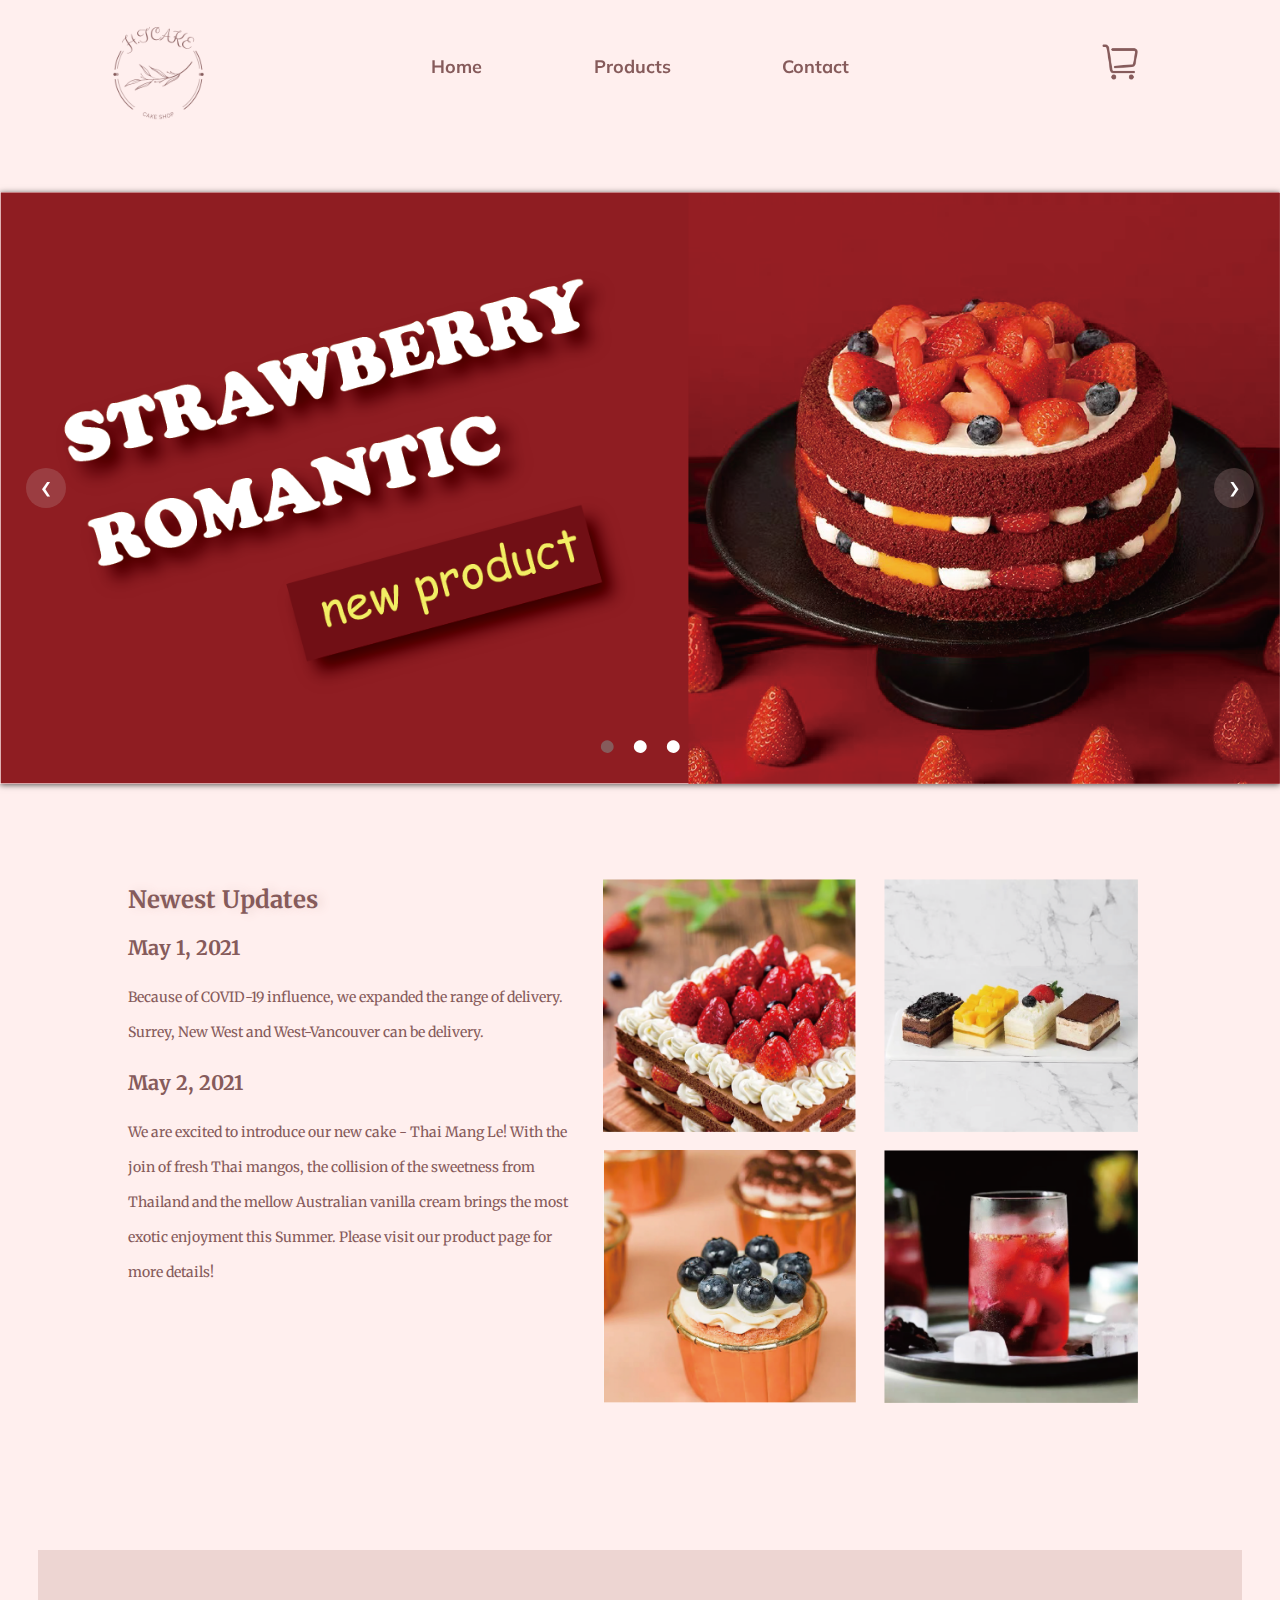
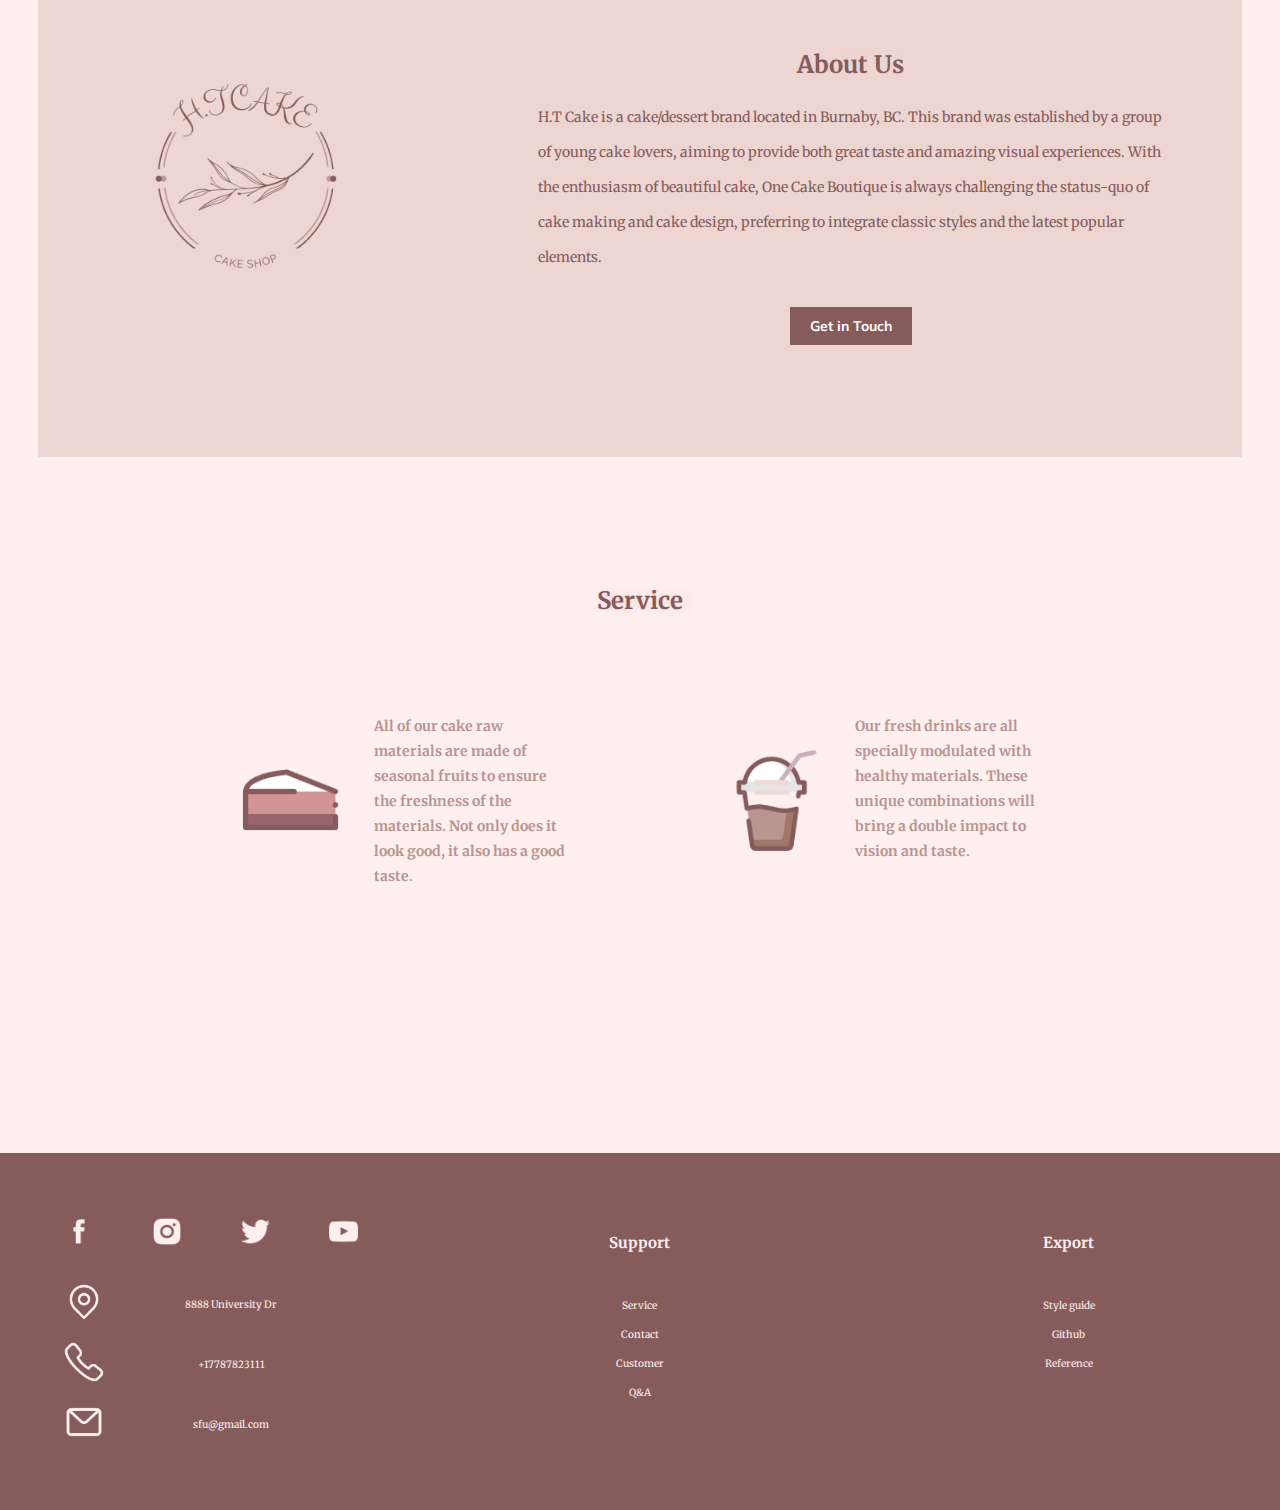
==== commit 1c58858b: "Edit header" ====
--- a/index.html
+++ b/index.html
@@ -34,10 +34,10 @@
                 <nav>
                   <div class="icon-display">
                     <div class="phone-menu-icon"><label for="menu"><img src = "img/meun.png" alt = "shopping cart"/></label></div>
-                    <a href="index.html"><img src = "img/logo.png" alt = "logo"/></a>
-                      <img src = "img/logo.png" alt = "logo"/>
+                    <div class="nav-logo">
+                      <a href="index.html"><img src = "img/logo.png" alt = "logo"/></a>
                     </div>
-                    <div class="phone-menu-icon"><label for="menu"><a href="checkout_cart.html"><img src = "img/cart.png" alt = "shopping cart"/></a></label></div>
+                    <div class="phone-cart-icon"><label for="cart"><a href="checkout_cart.html"><img src = "img/cart.png" alt = "shopping cart"/></a></label></div>
                   </div>
                   <input type="checkbox" id="menu">
                   <ul>
@@ -102,8 +102,8 @@
                 <p>Because of COVID-19 influence, we expanded the range of delivery. Surrey, New West and West-Vancouver can be delivery.</p>
                 <h3>May 2, 2021</h3>
                 <p>We are excited to introduce our new cake - Thai Mang Le! With the join of fresh Thai mangos, the collision of the sweetness
-                  from Thailand and the mellow Australian vanilla cream brings the most exotic enjoyment this Summer. Please visit our product
-                  page for more details!</p>
+                  from Thailand and the mellow Australian vanilla cream brings the most exotic enjoyment this Summer. Please visit our product page
+                  for more details!</p>
             </div>
 
             <div class="company-news-pic">
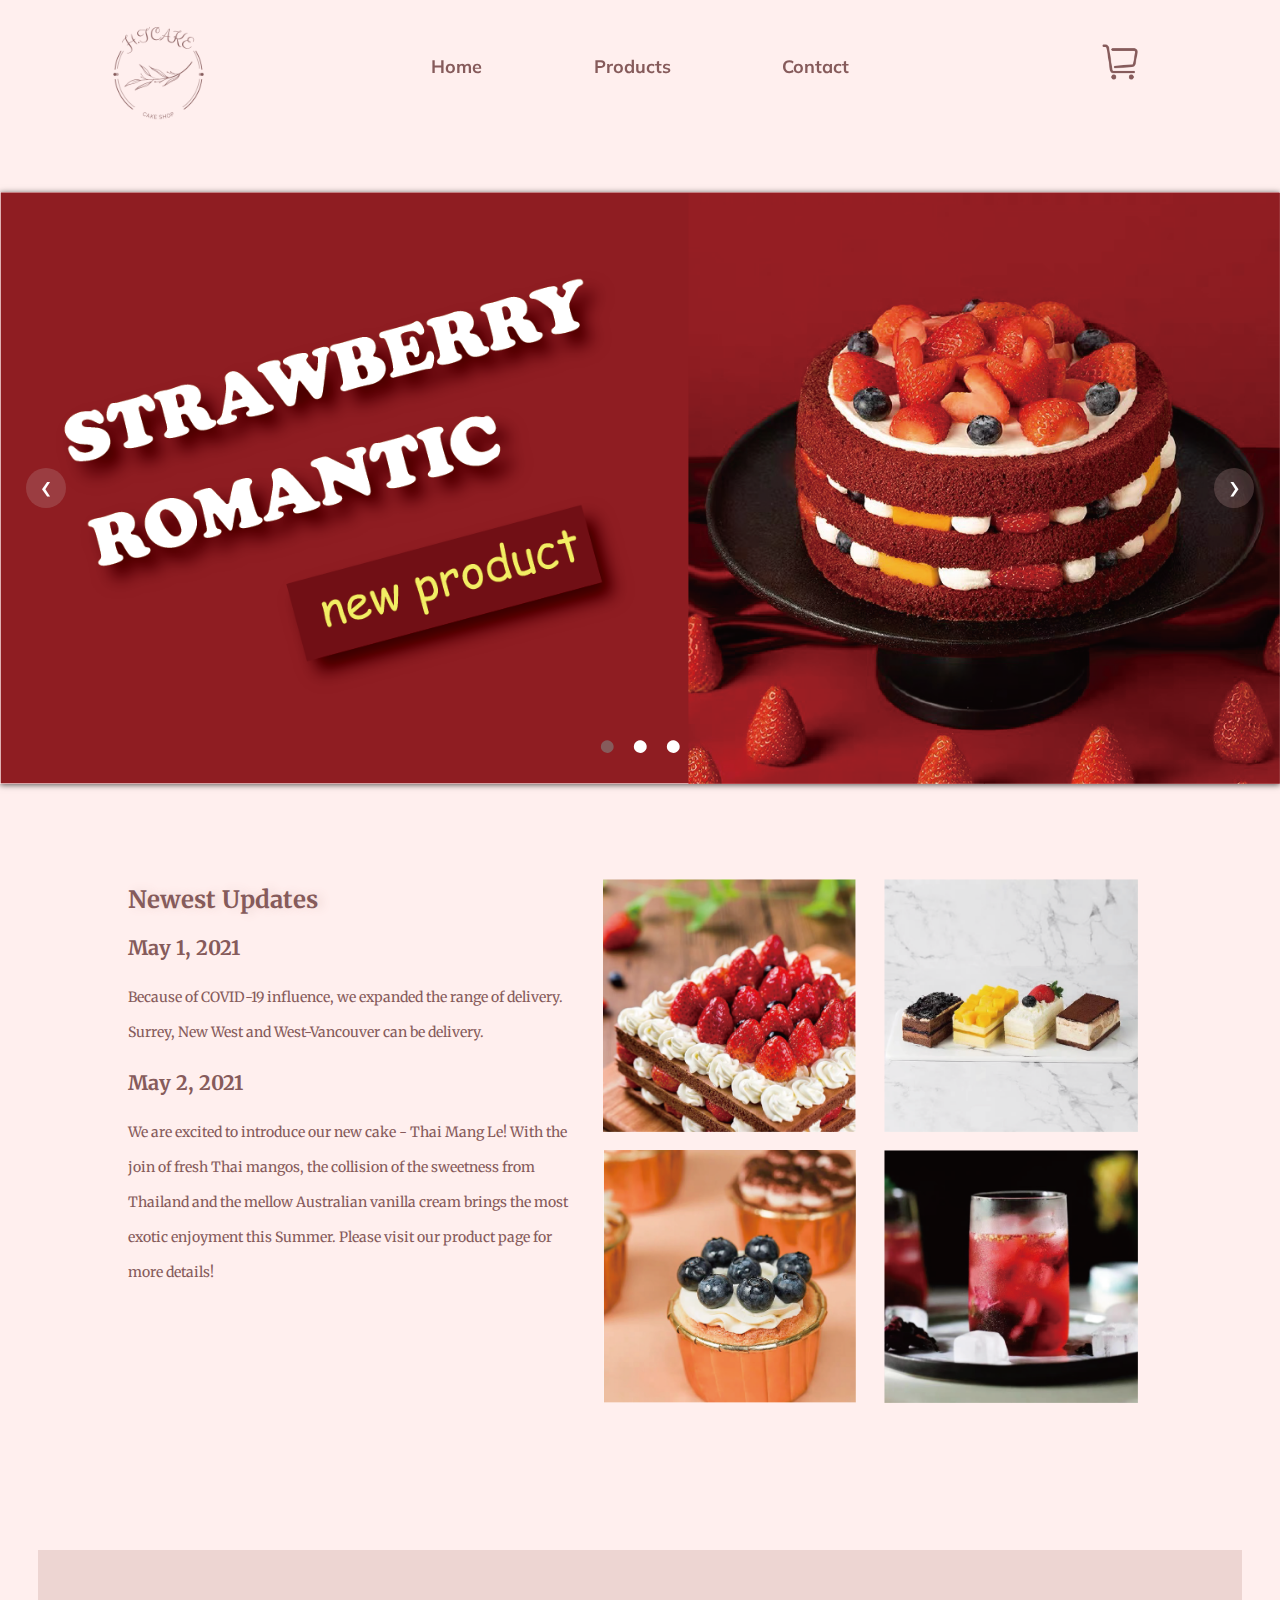
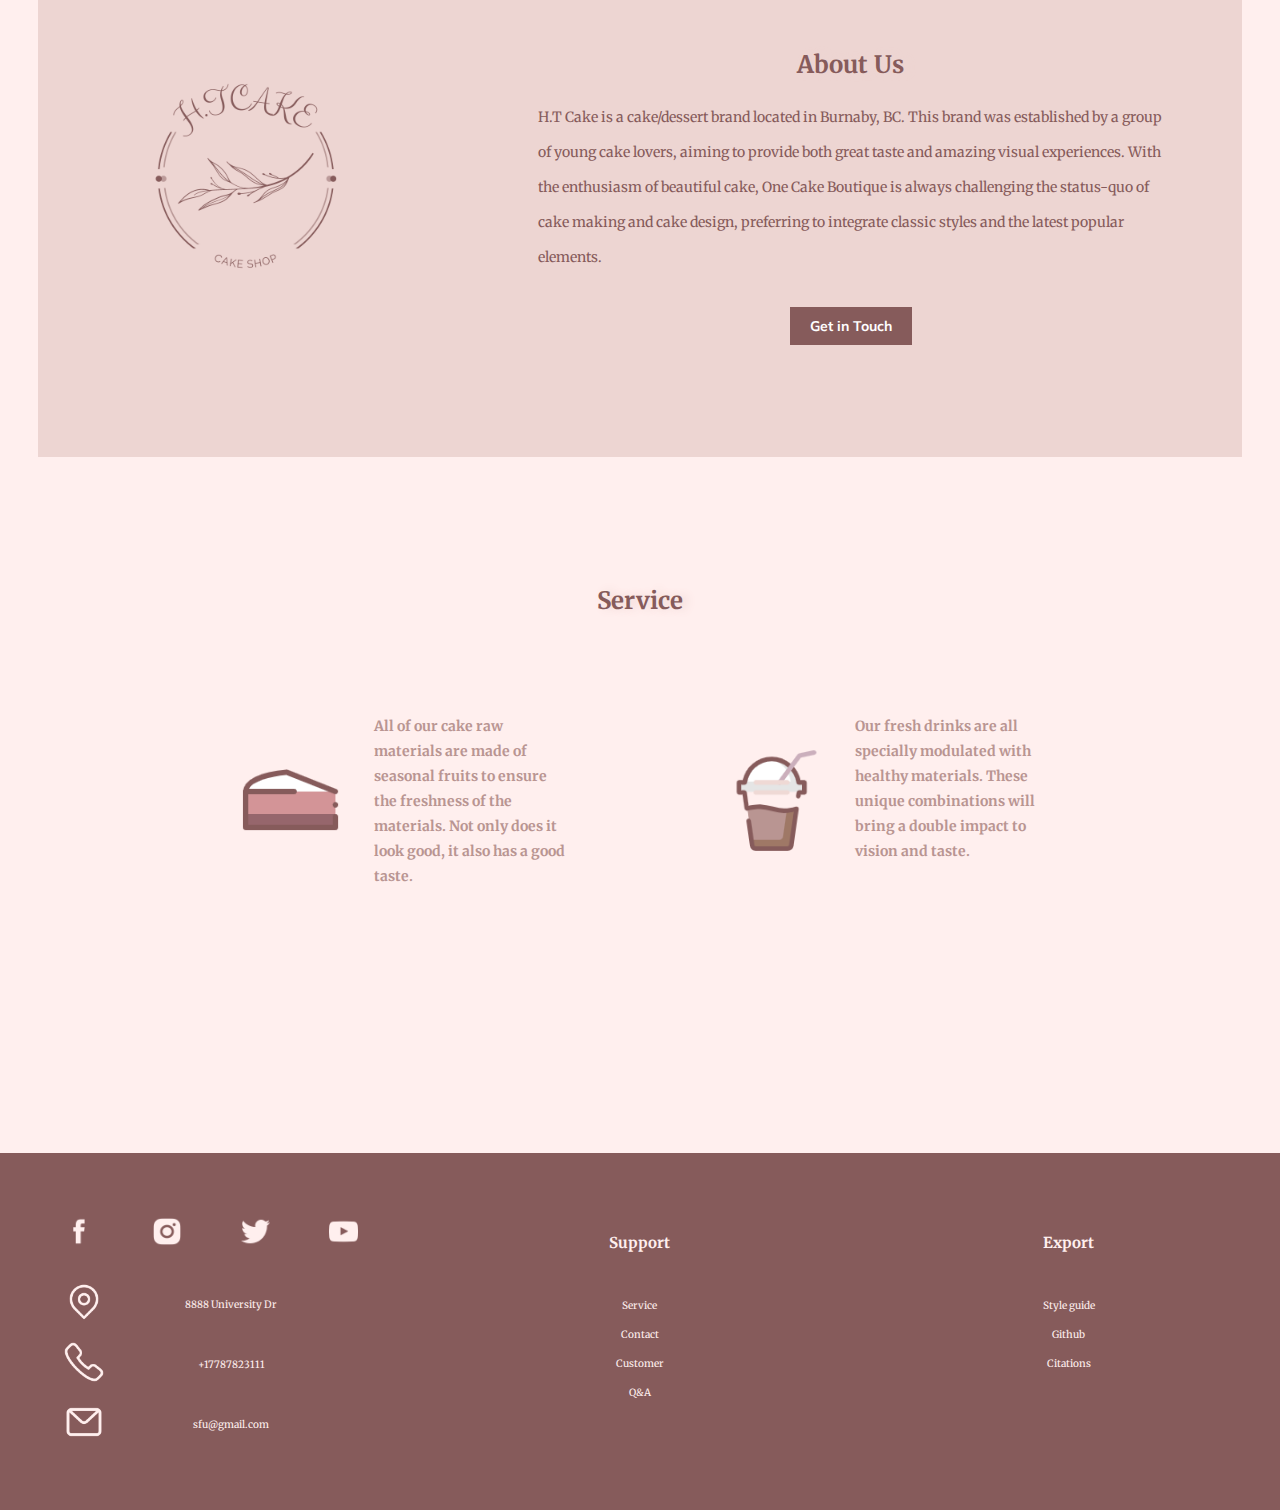
==== commit 4ba768f6: "Edit" ====
--- a/index.html
+++ b/index.html
@@ -37,7 +37,7 @@
                     <div class="nav-logo">
                       <a href="index.html"><img src = "img/logo.png" alt = "logo"/></a>
                     </div>
-                    <div class="phone-cart-icon"><label for="cart"><a href="checkout_cart.html"><img src = "img/cart.png" alt = "shopping cart"/></a></label></div>
+                    <div class="phone-cart-icon"><label for="menu"><a href="checkout_cart.html"><img src = "img/cart.png" alt = "shopping cart"/></a></label></div>
                   </div>
                   <input type="checkbox" id="menu">
                   <ul>
@@ -241,7 +241,7 @@
               <div class="export-content">
                 <a href="style_guide.html"><p>Style guide</p></a>
                 <a href="https://github.com/StramonyH/IAT339_P02_Website"><p>Github</p></a>
-                <a href="style_guide.html#citations"><p>Reference</p></a>
+                <a href="citation.html"><p>Citations</p></a>
               </div>
           </div>
 
--- a/css/main.css
+++ b/css/main.css
@@ -288,22 +288,6 @@
   font-weight:bolder;
 }
 
-
-/* Styling for the navigation button */
-.button-nav {
-  display: inline-block;
-  padding: 0.5rem;
-  color: white;
-  background-color: rgb(50,50,50);
-  text-decoration: none;
-  transition-property: background-color;
-  transition-duration: 0.5s;
-}
-
-.button-nav:hover, .button-nav:focus {
-  background-color: rgb(200,200,200);
-}
-
 /*
   TEXT ELEMENTS -------------------
 */
@@ -468,9 +452,9 @@
 }
 
 .export-content p{
-    color:#FFEFEE;
-    font-size: 10px;
-    font-weight: normal;
+  color:#FFEFEE;
+  font-size: 10px;
+  font-weight: normal;
 }
 
 @media only screen and (max-width:628px){
@@ -526,3 +510,42 @@
       width: 40%;
     }
 }
+
+.message{
+  display: none;
+  background: rgba(0, 0, 0, .7);
+  position: fixed;
+  z-index:1000;
+  top: 0;
+  left: 0;
+  width: 100%;
+  height: 100%;
+  text-align: center;
+  line-height: 2.5em;
+ }
+
+.message div{
+  margin-top: 15px
+}
+
+.message-info{
+  background: #FFEFEE;
+  position: absolute;
+  margin: auto;
+  right: 0;
+  bottom: 150px;
+  left: 0;
+  width: 280px;
+  border-radius: 5px;
+}
+
+.check img{
+  width:50px;
+  height: auto;
+}
+
+.message-info-detail{
+  bottom: 35%;
+  width: 94%;
+  max-width:360px;
+}
